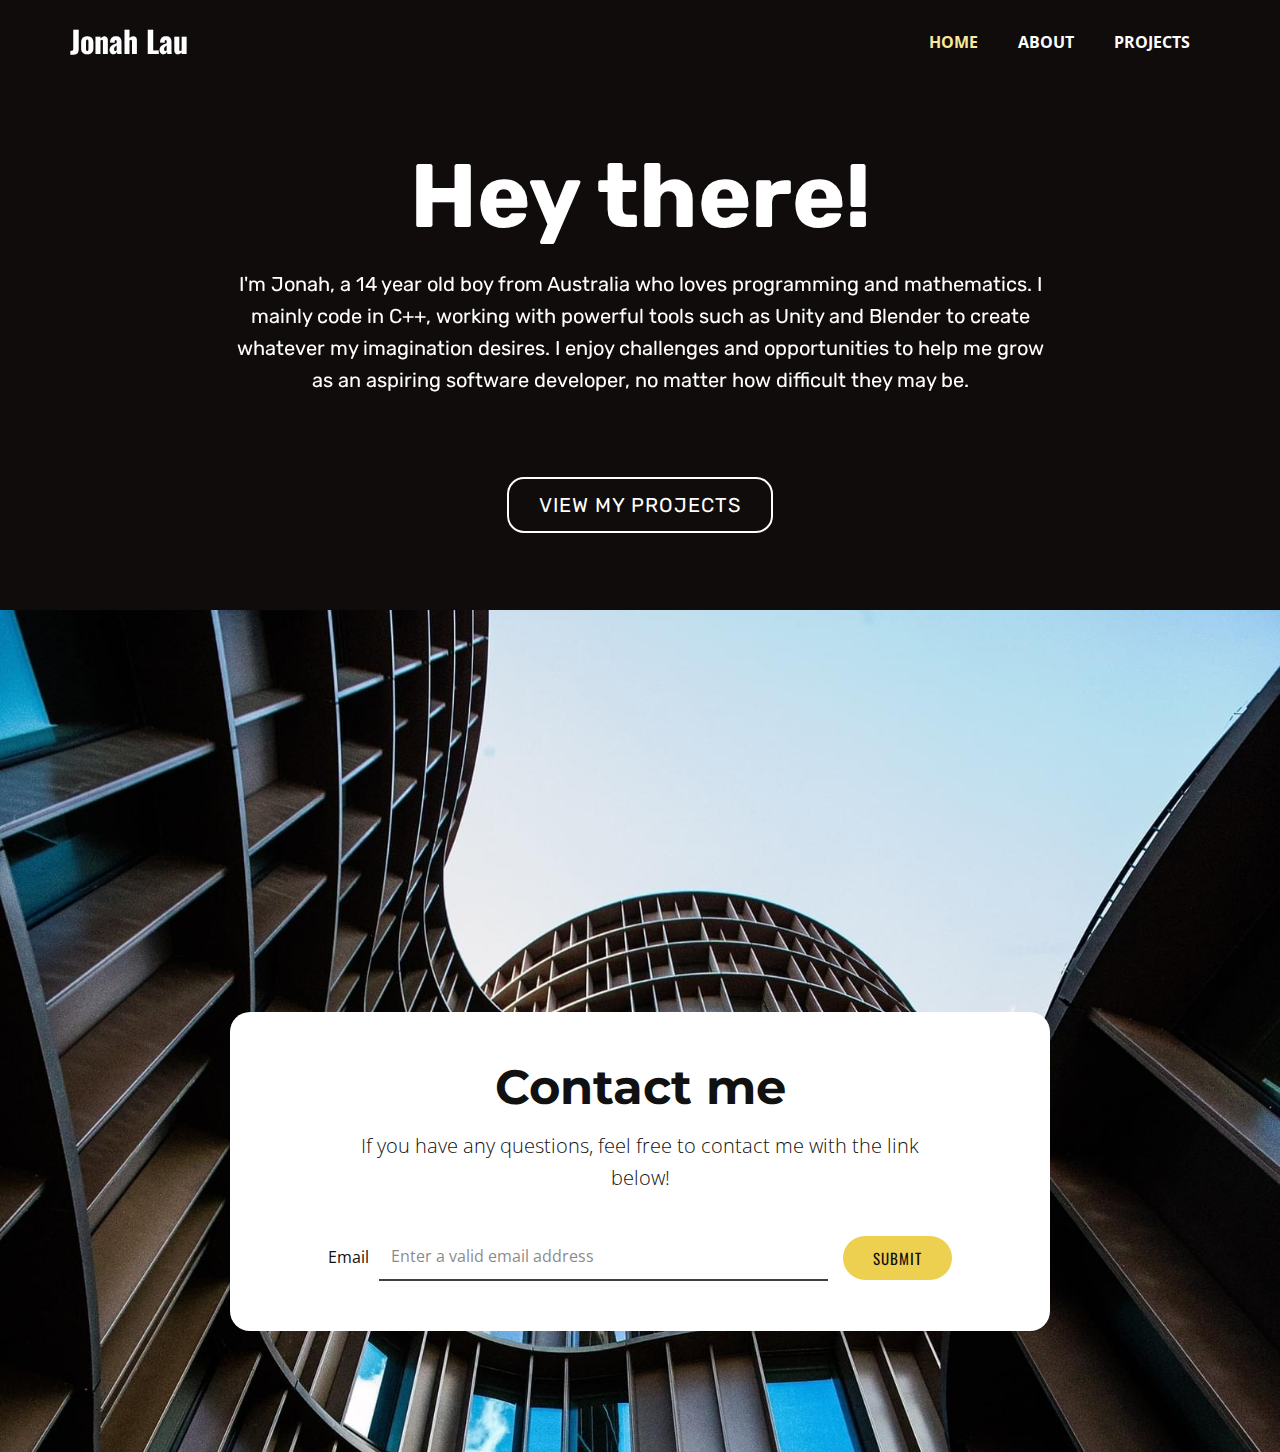
==== index.html @ 38896039 "Fix" ====
<!DOCTYPE html>
<html style="font-size: 16px;" lang="en"><head>
    <meta name="viewport" content="width=device-width, initial-scale=1.0">
    <meta charset="utf-8">
    <meta name="keywords" content="​Award Winning​ Design Agency, ​Our way, ​Partner with Codal
&amp;amp; strategize for the future, Meet The Team, ​We create and improve web &amp;amp; mobile products, Testimonials, About Us, Be the first to know, Contact Us">
    <meta name="description" content="">
    <title>Home</title>
    <link rel="stylesheet" href="nicepage.css" media="screen">
<link rel="stylesheet" href="Home.css" media="screen">
    <script class="u-script" type="text/javascript" src="jquery.js" defer=""></script>
    <script class="u-script" type="text/javascript" src="nicepage.js" defer=""></script>
    <meta name="generator" content="Nicepage 4.19.3, nicepage.com">
    <link id="u-theme-google-font" rel="stylesheet" href="https://fonts.googleapis.com/css?family=Montserrat:100,100i,200,200i,300,300i,400,400i,500,500i,600,600i,700,700i,800,800i,900,900i|Open+Sans:300,300i,400,400i,500,500i,600,600i,700,700i,800,800i">
    <link id="u-page-google-font" rel="stylesheet" href="https://fonts.googleapis.com/css?family=Montserrat:100,100i,200,200i,300,300i,400,400i,500,500i,600,600i,700,700i,800,800i,900,900i|Oswald:200,300,400,500,600,700|Rubik:300,300i,400,400i,500,500i,600,600i,700,700i,800,800i,900,900i">
    
    
    
    <script type="application/ld+json">{
		"@context": "http://schema.org",
		"@type": "Organization",
		"name": "myWebsite"
}</script>
    <meta name="theme-color" content="#478ac9">
    <meta property="og:title" content="Home">
    <meta property="og:type" content="website">
  </head>
  <body data-home-page="Home.html" data-home-page-title="Home" class="u-body u-xl-mode" data-lang="en"><header class="u-clearfix u-custom-color-1 u-header u-header" id="sec-663f"><div class="u-clearfix u-sheet u-valign-middle u-sheet-1">
        <nav class="u-menu u-menu-one-level u-offcanvas u-menu-1" data-responsive-from="MD">
          <div class="menu-collapse" style="font-size: 1rem; letter-spacing: 0px; text-transform: uppercase; font-weight: 700;">
            <a class="u-button-style u-custom-left-right-menu-spacing u-custom-padding-bottom u-custom-text-active-color u-custom-text-hover-color u-custom-top-bottom-menu-spacing u-nav-link u-text-active-palette-1-base u-text-hover-palette-2-base" href="#">
              <svg class="u-svg-link" viewBox="0 0 24 24"><use xmlns:xlink="http://www.w3.org/1999/xlink" xlink:href="#menu-hamburger"></use></svg>
              <svg class="u-svg-content" version="1.1" id="menu-hamburger" viewBox="0 0 16 16" x="0px" y="0px" xmlns:xlink="http://www.w3.org/1999/xlink" xmlns="http://www.w3.org/2000/svg"><g><rect y="1" width="16" height="2"></rect><rect y="7" width="16" height="2"></rect><rect y="13" width="16" height="2"></rect>
</g></svg>
            </a>
          </div>
          <div class="u-custom-menu u-nav-container">
            <ul class="u-nav u-unstyled u-nav-1"><li class="u-nav-item"><a class="u-button-style u-nav-link u-text-active-palette-3-light-2 u-text-hover-custom-color-2" href="Home.html" style="padding: 10px 20px;">Home</a>
</li><li class="u-nav-item"><a class="u-button-style u-nav-link u-text-active-palette-3-light-2 u-text-hover-custom-color-2" href="About.html" style="padding: 10px 20px;">About</a>
</li><li class="u-nav-item"><a class="u-button-style u-nav-link u-text-active-palette-3-light-2 u-text-hover-custom-color-2" href="Projects.html" style="padding: 10px 20px;">Projects</a>
</li></ul>
          </div>
          <div class="u-custom-menu u-nav-container-collapse">
            <div class="u-black u-container-style u-inner-container-layout u-opacity u-opacity-95 u-sidenav">
              <div class="u-inner-container-layout u-sidenav-overflow">
                <div class="u-menu-close"></div>
                <ul class="u-align-center u-nav u-popupmenu-items u-unstyled u-nav-2"><li class="u-nav-item"><a class="u-button-style u-nav-link" href="Home.html">Home</a>
</li><li class="u-nav-item"><a class="u-button-style u-nav-link" href="About.html">About</a>
</li><li class="u-nav-item"><a class="u-button-style u-nav-link" href="Projects.html">Projects</a>
</li></ul>
              </div>
            </div>
            <div class="u-black u-menu-overlay u-opacity u-opacity-70"></div>
          </div>
        </nav>
        <h2 class="u-custom-font u-font-oswald u-text u-text-default u-text-1" data-animation-name="customAnimationIn" data-animation-duration="1000" data-animation-direction="">Jonah Lau</h2>
      </div></header>
    <section class="u-align-center u-clearfix u-custom-color-1 u-section-1" id="carousel_5b1a">
      <div class="u-clearfix u-sheet u-sheet-1">
        <h2 class="u-custom-font u-text u-text-default u-text-1" data-animation-name="customAnimationIn" data-animation-duration="1500" data-animation-delay="250">Hey there!</h2>
        <p class="u-custom-font u-text u-text-2" data-animation-name="customAnimationIn" data-animation-duration="1500" data-animation-delay="500">I'm Jonah, a 14 year old boy from Australia who loves programming and mathematics. I mainly code in C++, working with powerful tools such as Unity and Blender to create whatever my imagination desires. I enjoy challenges and opportunities to help me grow as an aspiring software developer, no matter how difficult they may be.</p>
        <a href="Projects.html" class="u-border-2 u-border-white u-btn u-btn-round u-button-style u-custom-font u-none u-radius-17 u-btn-1">view my projects</a>
      </div>
    </section>
    <section class="u-align-center u-clearfix u-image u-section-2" src="" data-image-width="1610" data-image-height="1080" id="sec-9d25">
      <div class="u-clearfix u-sheet u-sheet-1">
        <div class="u-align-center u-container-style u-expanded-width-sm u-expanded-width-xs u-group u-radius-20 u-shape-round u-white u-group-1">
          <div class="u-container-layout u-container-layout-1">
            <h2 class="u-text u-text-1">Contact me</h2>
            <p class="u-large-text u-text u-text-font u-text-variant u-text-2">If you have any questions, feel free to contact me with the link below!</p>
            <div class="u-form u-form-1">
              <form action="./scripts/form-9d25.php" class="u-clearfix u-form-horizontal u-form-spacing-15 u-inner-form" source="customphp" style="">
                <div class="u-form-email u-form-group">
                  <label for="email-7771" class="u-label">Email</label>
                  <input type="email" placeholder="Enter a valid email address" id="email-7771" name="email" class="u-border-2 u-border-grey-75 u-border-no-left u-border-no-right u-border-no-top u-input u-input-rectangle" required="">
                </div>
                <div class="u-form-group u-form-submit">
                  <a href="#" class="u-border-none u-btn u-btn-round u-btn-submit u-button-style u-custom-color-2 u-custom-font u-font-oswald u-radius-50 u-btn-1">Submit</a>
                  <input type="submit" value="submit" class="u-form-control-hidden">
                </div>
                <div class="u-form-send-message u-form-send-success">Thank you! Your message has been sent.</div>
                <div class="u-form-send-error u-form-send-message">Unable to send your message. Please fix errors then try again.</div>
                <input type="hidden" value="" name="recaptchaResponse">
              </form>
            </div>
          </div>
        </div>
      </div>
    </section>
    

  
</body></html>
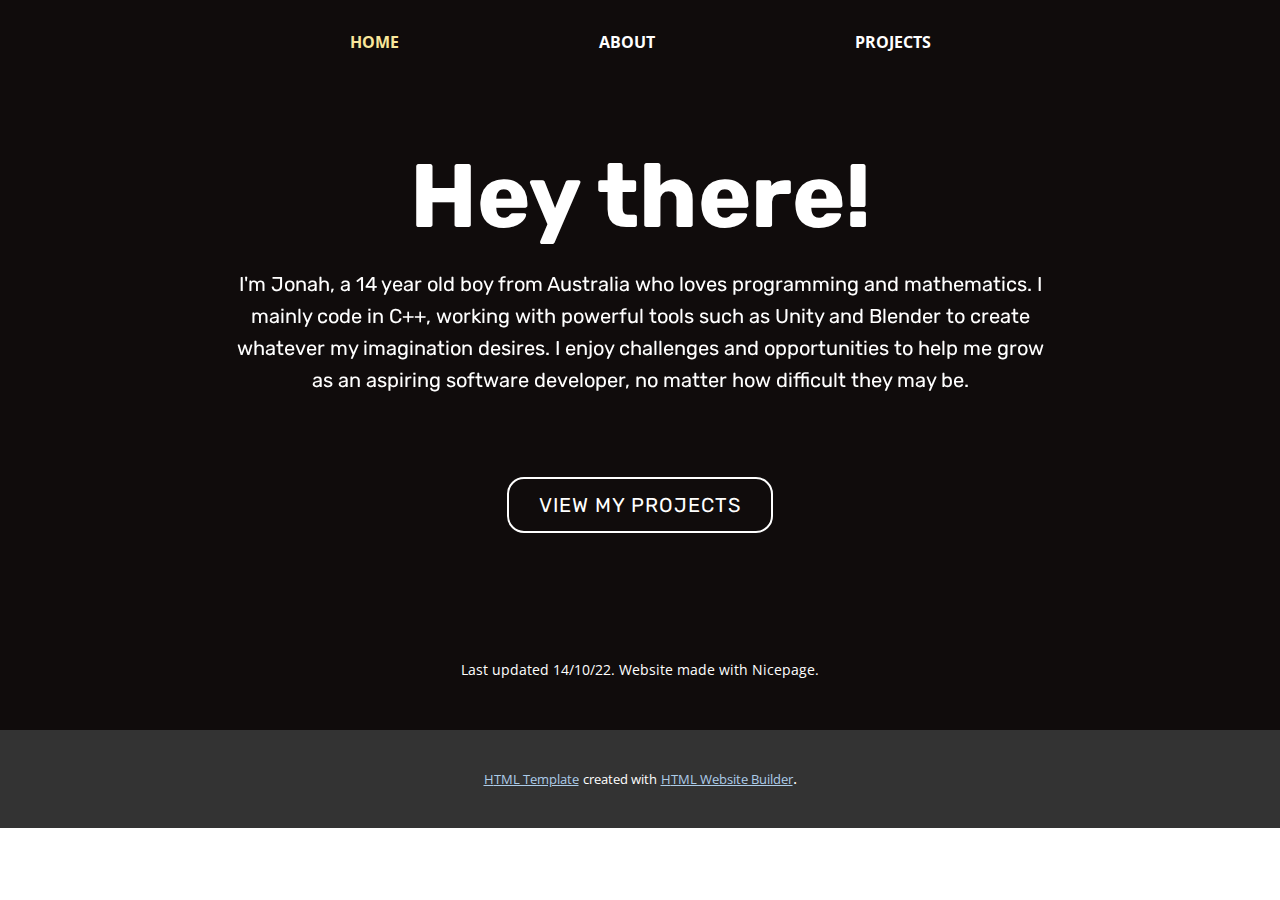
==== commit 5a61f6b4: "Website update" ====
--- a/index.html
+++ b/index.html
@@ -12,8 +12,7 @@
     <script class="u-script" type="text/javascript" src="nicepage.js" defer=""></script>
     <meta name="generator" content="Nicepage 4.19.3, nicepage.com">
     <link id="u-theme-google-font" rel="stylesheet" href="https://fonts.googleapis.com/css?family=Montserrat:100,100i,200,200i,300,300i,400,400i,500,500i,600,600i,700,700i,800,800i,900,900i|Open+Sans:300,300i,400,400i,500,500i,600,600i,700,700i,800,800i">
-    <link id="u-page-google-font" rel="stylesheet" href="https://fonts.googleapis.com/css?family=Montserrat:100,100i,200,200i,300,300i,400,400i,500,500i,600,600i,700,700i,800,800i,900,900i|Oswald:200,300,400,500,600,700|Rubik:300,300i,400,400i,500,500i,600,600i,700,700i,800,800i,900,900i">
-    
+    <link id="u-page-google-font" rel="stylesheet" href="https://fonts.googleapis.com/css?family=Rubik:300,300i,400,400i,500,500i,600,600i,700,700i,800,800i,900,900i">
     
     
     <script type="application/ld+json">{
@@ -25,8 +24,8 @@
     <meta property="og:title" content="Home">
     <meta property="og:type" content="website">
   </head>
-  <body data-home-page="Home.html" data-home-page-title="Home" class="u-body u-xl-mode" data-lang="en"><header class="u-clearfix u-custom-color-1 u-header u-header" id="sec-663f"><div class="u-clearfix u-sheet u-valign-middle u-sheet-1">
-        <nav class="u-menu u-menu-one-level u-offcanvas u-menu-1" data-responsive-from="MD">
+  <body data-home-page="Home.html" data-home-page-title="Home" class="u-body u-xl-mode" data-lang="en"><header class="u-clearfix u-custom-color-1 u-header u-header" id="sec-663f"><div class="u-clearfix u-sheet u-sheet-1">
+        <nav class="u-align-center u-menu u-menu-one-level u-offcanvas u-menu-1" data-responsive-from="MD">
           <div class="menu-collapse" style="font-size: 1rem; letter-spacing: 0px; text-transform: uppercase; font-weight: 700;">
             <a class="u-button-style u-custom-left-right-menu-spacing u-custom-padding-bottom u-custom-text-active-color u-custom-text-hover-color u-custom-top-bottom-menu-spacing u-nav-link u-text-active-palette-1-base u-text-hover-palette-2-base" href="#">
               <svg class="u-svg-link" viewBox="0 0 24 24"><use xmlns:xlink="http://www.w3.org/1999/xlink" xlink:href="#menu-hamburger"></use></svg>
@@ -35,9 +34,9 @@
             </a>
           </div>
           <div class="u-custom-menu u-nav-container">
-            <ul class="u-nav u-unstyled u-nav-1"><li class="u-nav-item"><a class="u-button-style u-nav-link u-text-active-palette-3-light-2 u-text-hover-custom-color-2" href="Home.html" style="padding: 10px 20px;">Home</a>
-</li><li class="u-nav-item"><a class="u-button-style u-nav-link u-text-active-palette-3-light-2 u-text-hover-custom-color-2" href="About.html" style="padding: 10px 20px;">About</a>
-</li><li class="u-nav-item"><a class="u-button-style u-nav-link u-text-active-palette-3-light-2 u-text-hover-custom-color-2" href="Projects.html" style="padding: 10px 20px;">Projects</a>
+            <ul class="u-nav u-unstyled u-nav-1"><li class="u-nav-item"><a class="u-button-style u-nav-link u-text-active-palette-3-light-2 u-text-hover-custom-color-2" href="Home.html" style="padding: 10px 100px;">Home</a>
+</li><li class="u-nav-item"><a class="u-button-style u-nav-link u-text-active-palette-3-light-2 u-text-hover-custom-color-2" href="About.html" style="padding: 10px 100px;">About</a>
+</li><li class="u-nav-item"><a class="u-button-style u-nav-link u-text-active-palette-3-light-2 u-text-hover-custom-color-2" href="Projects.html" style="padding: 10px 100px;">Projects</a>
 </li></ul>
           </div>
           <div class="u-custom-menu u-nav-container-collapse">
@@ -53,41 +52,29 @@
             <div class="u-black u-menu-overlay u-opacity u-opacity-70"></div>
           </div>
         </nav>
-        <h2 class="u-custom-font u-font-oswald u-text u-text-default u-text-1" data-animation-name="customAnimationIn" data-animation-duration="1000" data-animation-direction="">Jonah Lau</h2>
       </div></header>
     <section class="u-align-center u-clearfix u-custom-color-1 u-section-1" id="carousel_5b1a">
       <div class="u-clearfix u-sheet u-sheet-1">
-        <h2 class="u-custom-font u-text u-text-default u-text-1" data-animation-name="customAnimationIn" data-animation-duration="1500" data-animation-delay="250">Hey there!</h2>
+        <h2 class="u-custom-font u-text u-text-default u-text-1" data-animation-name="customAnimationIn" data-animation-duration="1000" data-animation-delay="250" data-animation-direction="X">Hey there!</h2>
         <p class="u-custom-font u-text u-text-2" data-animation-name="customAnimationIn" data-animation-duration="1500" data-animation-delay="500">I'm Jonah, a 14 year old boy from Australia who loves programming and mathematics. I mainly code in C++, working with powerful tools such as Unity and Blender to create whatever my imagination desires. I enjoy challenges and opportunities to help me grow as an aspiring software developer, no matter how difficult they may be.</p>
         <a href="Projects.html" class="u-border-2 u-border-white u-btn u-btn-round u-button-style u-custom-font u-none u-radius-17 u-btn-1">view my projects</a>
       </div>
     </section>
-    <section class="u-align-center u-clearfix u-image u-section-2" src="" data-image-width="1610" data-image-height="1080" id="sec-9d25">
-      <div class="u-clearfix u-sheet u-sheet-1">
-        <div class="u-align-center u-container-style u-expanded-width-sm u-expanded-width-xs u-group u-radius-20 u-shape-round u-white u-group-1">
-          <div class="u-container-layout u-container-layout-1">
-            <h2 class="u-text u-text-1">Contact me</h2>
-            <p class="u-large-text u-text u-text-font u-text-variant u-text-2">If you have any questions, feel free to contact me with the link below!</p>
-            <div class="u-form u-form-1">
-              <form action="./scripts/form-9d25.php" class="u-clearfix u-form-horizontal u-form-spacing-15 u-inner-form" source="customphp" style="">
-                <div class="u-form-email u-form-group">
-                  <label for="email-7771" class="u-label">Email</label>
-                  <input type="email" placeholder="Enter a valid email address" id="email-7771" name="email" class="u-border-2 u-border-grey-75 u-border-no-left u-border-no-right u-border-no-top u-input u-input-rectangle" required="">
-                </div>
-                <div class="u-form-group u-form-submit">
-                  <a href="#" class="u-border-none u-btn u-btn-round u-btn-submit u-button-style u-custom-color-2 u-custom-font u-font-oswald u-radius-50 u-btn-1">Submit</a>
-                  <input type="submit" value="submit" class="u-form-control-hidden">
-                </div>
-                <div class="u-form-send-message u-form-send-success">Thank you! Your message has been sent.</div>
-                <div class="u-form-send-error u-form-send-message">Unable to send your message. Please fix errors then try again.</div>
-                <input type="hidden" value="" name="recaptchaResponse">
-              </form>
-            </div>
-          </div>
-        </div>
-      </div>
+    
+    
+    <footer class="u-align-center u-clearfix u-custom-color-1 u-footer u-footer" id="sec-ac21"><div class="u-clearfix u-sheet u-valign-middle u-sheet-1">
+        <p class="u-small-text u-text u-text-variant u-text-1">Last updated 14/10/22. Website made with Nicepage.</p>
+      </div></footer>
+    <section class="u-backlink u-clearfix u-grey-80">
+      <a class="u-link" href="https://nicepage.com/html-templates" target="_blank">
+        <span>HTML Template</span>
+      </a>
+      <p class="u-text">
+        <span>created with</span>
+      </p>
+      <a class="u-link" href="https://nicepage.com/html-website-builder" target="_blank">
+        <span>HTML Website Builder</span>
+      </a>. 
     </section>
-    
-
   
 </body></html>--- a/nicepage.css
+++ b/nicepage.css
@@ -38288,43 +38288,26 @@
 }
 
 .u-header .u-sheet-1 {
-  min-height: 80px;
+  min-height: 84px;
 }
 
 .u-header .u-menu-1 {
-  margin: 24px 0 0 auto;
+  margin: 24px auto;
 }
 
 .u-header .u-nav-1 {
   font-weight: 700;
   font-size: 1rem;
   text-transform: uppercase;
+  letter-spacing: normal;
 }
 
 .u-header .u-nav-2 {
   font-size: 1.25rem;
 }
-
-.u-header .u-text-1 {
-  font-size: 1.875rem;
-  --animation-custom_in-translate_x: 0px;
-  --animation-custom_in-translate_y: 0px;
-  --animation-custom_in-opacity: 0;
-  --animation-custom_in-rotate: 0deg;
-  --animation-custom_in-scale: 1;
-  margin: -36px auto 27px 0;
-}
 @media (max-width: 1199px) {
   .u-header .u-menu-1 {
     width: auto;
-  }
-
-  .u-header .u-nav-1 {
-    letter-spacing: normal;
-  }
-
-  .u-header .u-text-1 {
-    margin-top: -36px;
   }
 }
 
--- a/Home.css
+++ b/Home.css
@@ -7,15 +7,15 @@
 }
 
 .u-section-1 .u-text-1 {
-  --animation-custom_in-translate_x: 0px;
-  --animation-custom_in-translate_y: -300px;
-  --animation-custom_in-opacity: 0;
-  --animation-custom_in-rotate: 0deg;
-  --animation-custom_in-scale: 1;
   font-family: Rubik;
   line-height: 1.18;
   letter-spacing: 0px;
   font-size: 5.625rem;
+  --animation-custom_in-translate_x: 0px;
+  --animation-custom_in-translate_y: 0px;
+  --animation-custom_in-opacity: 0;
+  --animation-custom_in-rotate: 0deg;
+  --animation-custom_in-scale: 1;
   margin: 60px auto 0;
 }
 
@@ -40,6 +40,12 @@
   margin: 81px auto 60px;
 }
 
+@media (max-width: 1199px) {
+  .u-section-1 .u-text-1 {
+    --animation-custom_in-translate_y: -300px;
+  }
+}
+
 @media (max-width: 991px) {
   .u-section-1 .u-text-2 {
     width: 720px;
@@ -60,133 +66,4 @@
   .u-section-1 .u-text-2 {
     width: 340px;
   }
-} .u-section-2 {
-  background-image: url("images/-min.jpg");
-  background-position: 50% 50%;
-}
-
-.u-section-2 .u-sheet-1 {
-  min-height: 842px;
-}
-
-.u-section-2 .u-group-1 {
-  width: 820px;
-  min-height: 319px;
-  height: auto;
-  margin: 402px auto 60px;
-}
-
-.u-section-2 .u-container-layout-1 {
-  padding: 30px;
-}
-
-.u-section-2 .u-text-1 {
-  font-size: 3rem;
-  margin: 19px 0 0;
-}
-
-.u-section-2 .u-text-2 {
-  font-weight: 300;
-  margin: 16px 76px 0;
-}
-
-.u-section-2 .u-form-1 {
-  height: 47px;
-  width: 624px;
-  margin: 40px auto 0;
-}
-
-.u-section-2 .u-btn-1 {
-  background-image: none;
-  font-size: 0.9375rem;
-  letter-spacing: 1px;
-  text-transform: uppercase;
-}
-
-@media (max-width: 1199px) {
-  .u-section-2 .u-sheet-1 {
-    min-height: 694px;
-  }
-
-  .u-section-2 .u-group-1 {
-    height: auto;
-  }
-}
-
-@media (max-width: 991px) {
-  .u-section-2 .u-sheet-1 {
-    min-height: 532px;
-  }
-
-  .u-section-2 .u-group-1 {
-    width: 720px;
-  }
-
-  .u-section-2 .u-text-2 {
-    margin-left: 26px;
-    margin-right: 26px;
-  }
-}
-
-@media (max-width: 767px) {
-  .u-section-2 .u-sheet-1 {
-    min-height: 824px;
-  }
-
-  .u-section-2 .u-group-1 {
-    min-height: 381px;
-    margin-top: 326px;
-    margin-right: initial;
-    margin-left: initial;
-    width: auto;
-  }
-
-  .u-section-2 .u-container-layout-1 {
-    padding-top: 22px;
-    padding-bottom: 22px;
-  }
-
-  .u-section-2 .u-text-1 {
-    width: auto;
-    font-size: 2.25rem;
-  }
-
-  .u-section-2 .u-text-2 {
-    width: auto;
-    margin-left: 0;
-    margin-right: 0;
-  }
-
-  .u-section-2 .u-form-1 {
-    height: 114px;
-    width: 455px;
-  }
-}
-
-@media (max-width: 575px) {
-  .u-section-2 .u-sheet-1 {
-    min-height: 702px;
-  }
-
-  .u-section-2 .u-group-1 {
-    min-height: 385px;
-    margin-top: 200px;
-    width: auto;
-    margin-right: initial;
-    margin-left: initial;
-  }
-
-  .u-section-2 .u-container-layout-1 {
-    padding-left: 20px;
-    padding-right: 20px;
-  }
-
-  .u-section-2 .u-text-1 {
-    font-size: 1.5rem;
-    margin-top: 8px;
-  }
-
-  .u-section-2 .u-form-1 {
-    width: 288px;
-  }
 }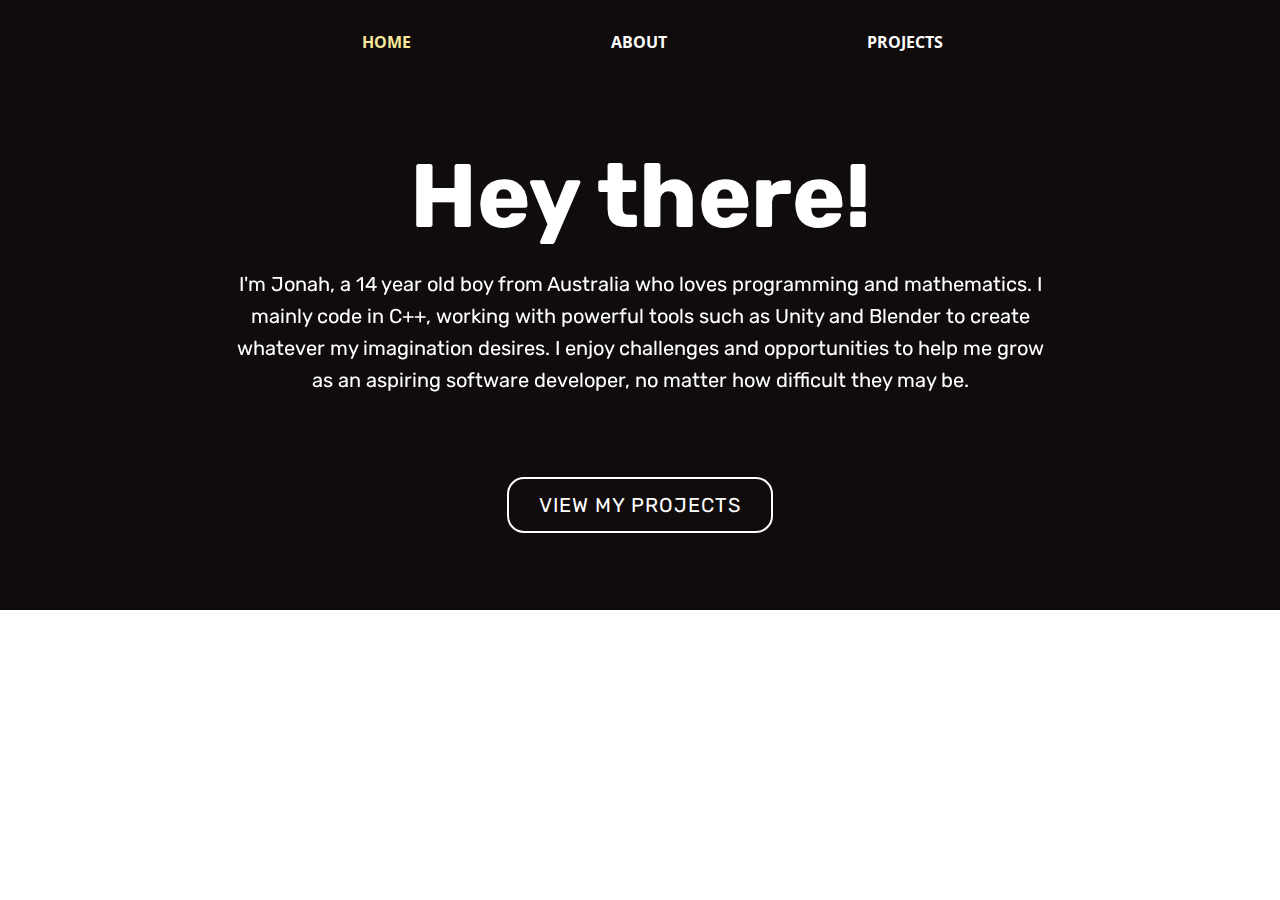
==== commit 8d4996fa: "Website update" ====
--- a/index.html
+++ b/index.html
@@ -24,9 +24,9 @@
     <meta property="og:title" content="Home">
     <meta property="og:type" content="website">
   </head>
-  <body data-home-page="Home.html" data-home-page-title="Home" class="u-body u-xl-mode" data-lang="en"><header class="u-clearfix u-custom-color-1 u-header u-header" id="sec-663f"><div class="u-clearfix u-sheet u-sheet-1">
+  <body data-home-page="Home.html" data-home-page-title="Home" class="u-body u-xl-mode" data-lang="en"><header class="u-clearfix u-custom-color-1 u-header u-header" id="sec-663f"><div class="u-clearfix u-sheet u-valign-middle u-sheet-1">
         <nav class="u-align-center u-menu u-menu-one-level u-offcanvas u-menu-1" data-responsive-from="MD">
-          <div class="menu-collapse" style="font-size: 1rem; letter-spacing: 0px; text-transform: uppercase; font-weight: 700;">
+          <div class="menu-collapse u-custom-font" style="font-size: 1rem; letter-spacing: 0px; text-transform: uppercase; font-weight: 700; font-family: Rubik;">
             <a class="u-button-style u-custom-left-right-menu-spacing u-custom-padding-bottom u-custom-text-active-color u-custom-text-hover-color u-custom-top-bottom-menu-spacing u-nav-link u-text-active-palette-1-base u-text-hover-palette-2-base" href="#">
               <svg class="u-svg-link" viewBox="0 0 24 24"><use xmlns:xlink="http://www.w3.org/1999/xlink" xlink:href="#menu-hamburger"></use></svg>
               <svg class="u-svg-content" version="1.1" id="menu-hamburger" viewBox="0 0 16 16" x="0px" y="0px" xmlns:xlink="http://www.w3.org/1999/xlink" xmlns="http://www.w3.org/2000/svg"><g><rect y="1" width="16" height="2"></rect><rect y="7" width="16" height="2"></rect><rect y="13" width="16" height="2"></rect>
@@ -34,7 +34,7 @@
             </a>
           </div>
           <div class="u-custom-menu u-nav-container">
-            <ul class="u-nav u-unstyled u-nav-1"><li class="u-nav-item"><a class="u-button-style u-nav-link u-text-active-palette-3-light-2 u-text-hover-custom-color-2" href="Home.html" style="padding: 10px 100px;">Home</a>
+            <ul class="u-custom-font u-nav u-unstyled u-nav-1"><li class="u-nav-item"><a class="u-button-style u-nav-link u-text-active-palette-3-light-2 u-text-hover-custom-color-2" href="Home.html" style="padding: 10px 100px;">Home</a>
 </li><li class="u-nav-item"><a class="u-button-style u-nav-link u-text-active-palette-3-light-2 u-text-hover-custom-color-2" href="About.html" style="padding: 10px 100px;">About</a>
 </li><li class="u-nav-item"><a class="u-button-style u-nav-link u-text-active-palette-3-light-2 u-text-hover-custom-color-2" href="Projects.html" style="padding: 10px 100px;">Projects</a>
 </li></ul>
@@ -43,7 +43,7 @@
             <div class="u-black u-container-style u-inner-container-layout u-opacity u-opacity-95 u-sidenav">
               <div class="u-inner-container-layout u-sidenav-overflow">
                 <div class="u-menu-close"></div>
-                <ul class="u-align-center u-nav u-popupmenu-items u-unstyled u-nav-2"><li class="u-nav-item"><a class="u-button-style u-nav-link" href="Home.html">Home</a>
+                <ul class="u-align-center u-nav u-popupmenu-items u-unstyled u-nav-2" data-position=""><li class="u-nav-item"><a class="u-button-style u-nav-link" href="Home.html">Home</a>
 </li><li class="u-nav-item"><a class="u-button-style u-nav-link" href="About.html">About</a>
 </li><li class="u-nav-item"><a class="u-button-style u-nav-link" href="Projects.html">Projects</a>
 </li></ul>
@@ -62,19 +62,4 @@
     </section>
     
     
-    <footer class="u-align-center u-clearfix u-custom-color-1 u-footer u-footer" id="sec-ac21"><div class="u-clearfix u-sheet u-valign-middle u-sheet-1">
-        <p class="u-small-text u-text u-text-variant u-text-1">Last updated 14/10/22. Website made with Nicepage.</p>
-      </div></footer>
-    <section class="u-backlink u-clearfix u-grey-80">
-      <a class="u-link" href="https://nicepage.com/html-templates" target="_blank">
-        <span>HTML Template</span>
-      </a>
-      <p class="u-text">
-        <span>created with</span>
-      </p>
-      <a class="u-link" href="https://nicepage.com/html-website-builder" target="_blank">
-        <span>HTML Website Builder</span>
-      </a>. 
-    </section>
-  
 </body></html>--- a/nicepage.css
+++ b/nicepage.css
@@ -38292,7 +38292,7 @@
 }
 
 .u-header .u-menu-1 {
-  margin: 24px auto;
+  margin: 24px 167px 24px auto;
 }
 
 .u-header .u-nav-1 {
@@ -38307,12 +38307,24 @@
 }
 @media (max-width: 1199px) {
   .u-header .u-menu-1 {
+    margin-right: 167px;
+  }
+
+  .u-header .u-nav-1 {
+    font-family: Rubik;
+  }
+}
+@media (max-width: 991px) {
+  .u-header .u-menu-1 {
     width: auto;
   }
 }
 
-
-
+@media (max-width: 575px) {
+  .u-header .u-menu-1 {
+    margin-right: 105px;
+  }
+}
  .u-footer {
   background-image: none;
 }
